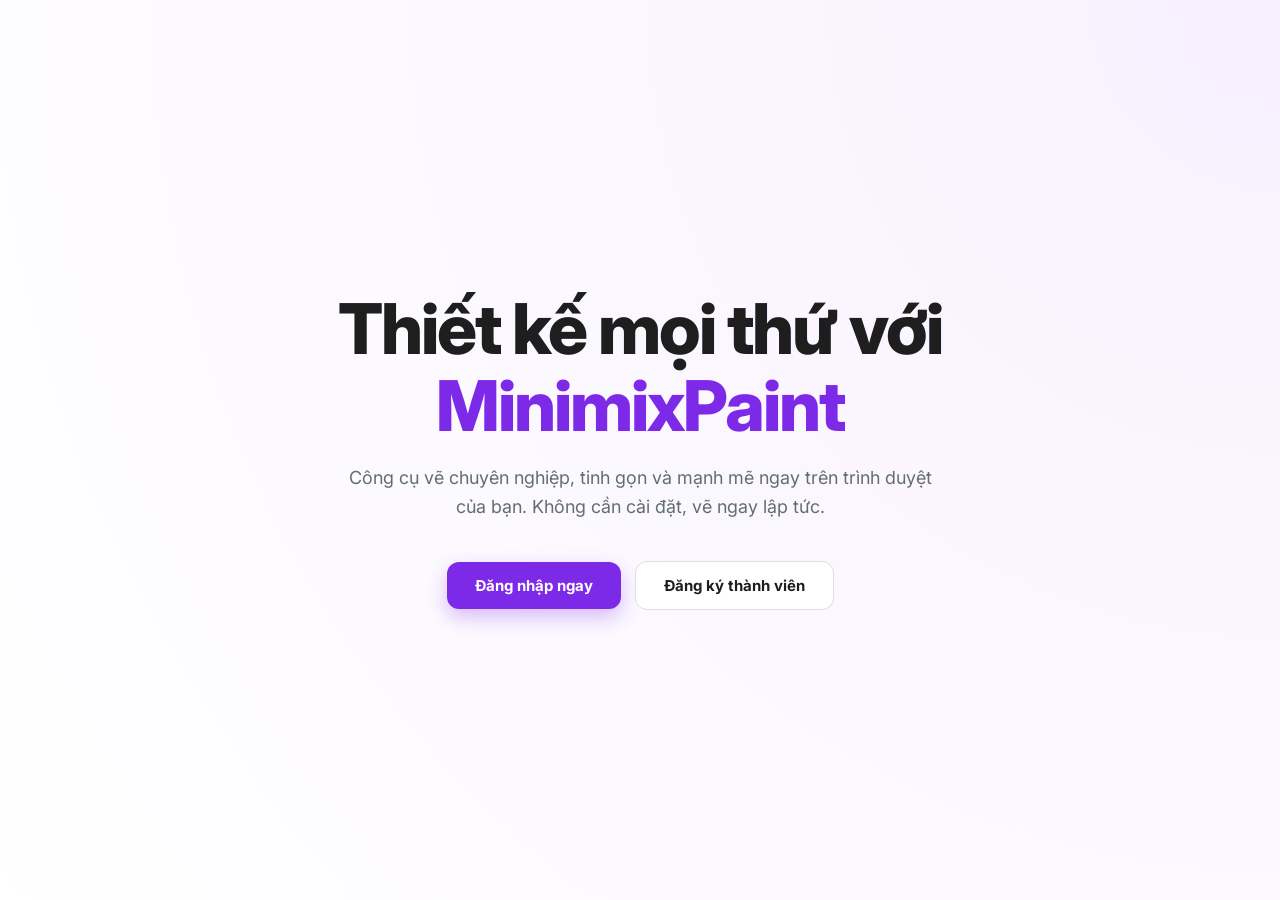
==== index.html @ c5d62e28 "chatbot" ====
<!DOCTYPE html>
<html lang="vi">
<head>
    <meta charset="UTF-8">
    <title>MinimixPaint - Thiết kế mọi thứ</title>
    <link rel="stylesheet" href="style.css">
</head>
<body class="hero-container">
    <h1 class="hero-title">Thiết kế mọi thứ với <br><span>MinimixPaint</span></h1>
    <p class="hero-subtitle">Công cụ vẽ chuyên nghiệp, tinh gọn và mạnh mẽ ngay trên trình duyệt của bạn. Không cần cài đặt, vẽ ngay lập tức.</p>
    
    <div id="cta-group">
        <!-- JS sẽ render nội dung vào đây -->
    </div>

    <script src="app.js"></script>
    <script>
        // JS render lại nút để đẹp hơn
        const user = localStorage.getItem('currentUser');
        const cta = document.getElementById('cta-group');
        if(user) {
            cta.innerHTML = `
                <div class="auth-info">
                    <p style="margin-bottom:15px; font-weight:600;">Chào mừng trở lại, <b>${user}</b>!</p>
                    <a href="paint.html" class="btn btn-primary">Vào bảng vẽ</a>
                    <a href="gallery.html" class="btn btn-outline" style="margin-left:10px;">Thư viện</a>
                    <button onclick="Auth.logout()" class="btn btn-outline" style="margin-left:10px; color:red;">Đăng xuất</button>
                </div>`;
        } else {
            cta.innerHTML = `
                <div>
                    <a href="login.html" class="btn btn-primary">Đăng nhập ngay</a>
                    <a href="register.html" class="btn btn-outline" style="margin-left:10px;">Đăng ký thành viên</a>
                </div>`;
        }
    </script>
</body>
</html>
---- style.css ----
@import url('https://fonts.googleapis.com/css2?family=Inter:wght@400;600;800&display=swap');

:root {
    --primary: #7d2ae8;
    --primary-dark: #6610f2;
    --dark: #18191b;
    --light-bg: #f4f5f7;
    --canvas-shadow: 0 20px 50px rgba(0,0,0,0.15);
}

* { box-sizing: border-box; margin: 0; padding: 0; font-family: 'Inter', sans-serif; }

body { background: var(--light-bg); color: #1e1e1e; height: 100vh; }

/* --- HOME PAGE (index.html) --- */
.hero-container {
    height: 100vh; display: flex; flex-direction: column;
    justify-content: center; align-items: center; text-align: center;
    background: radial-gradient(circle at top right, #f8f0ff, #ffffff);
}

.hero-title { font-size: 70px; font-weight: 800; letter-spacing: -2px; line-height: 1.1; margin-bottom: 20px; }
.hero-title span { color: var(--primary); }
.hero-subtitle { font-size: 18px; color: #636e72; max-width: 600px; margin-bottom: 40px; line-height: 1.6; }

/* Nhóm nút bấm trang chủ */
#cta-group { display: flex; flex-direction: column; align-items: center; gap: 20px; }
.auth-info { background: white; padding: 20px; border-radius: 20px; box-shadow: 0 10px 30px rgba(0,0,0,0.05); }

/* --- NÚT BẤM CHUNG --- */
.btn { 
    padding: 14px 28px; border-radius: 12px; border: none; font-weight: 700; 
    cursor: pointer; transition: 0.3s; text-decoration: none; display: inline-flex; 
    align-items: center; gap: 8px; font-size: 15px;
}
.btn-primary { background: var(--primary); color: white; box-shadow: 0 8px 20px rgba(125,42,232,0.3); }
.btn-primary:hover { transform: translateY(-3px); background: var(--primary-dark); }
.btn-outline { background: white; color: #1e1e1e; border: 1px solid #ddd; }
.btn-outline:hover { border-color: var(--primary); color: var(--primary); }

/* --- STUDIO (paint.html) --- */
.topbar { 
    height: 64px; background: white; border-bottom: 1px solid #ddd; 
    display: flex; align-items: center; justify-content: space-between; padding: 0 20px;
}

.studio-main { display: flex; height: calc(100vh - 64px); }

/* Thanh công cụ dọc bên trái */
.sidebar { width: 80px; background: var(--dark); display: flex; flex-direction: column; padding-top: 10px; }
.tool-btn { 
    width: 100%; height: 75px; background: transparent; border: none; 
    color: #a9abb0; cursor: pointer; display: flex; flex-direction: column; 
    align-items: center; justify-content: center; gap: 6px; font-size: 11px; transition: 0.2s;
}
.tool-btn i { font-size: 20px; }
.tool-btn.active { color: white; background: rgba(255,255,255,0.1); border-left: 4px solid var(--primary); }
.tool-btn:hover { color: white; }

/* Vùng vẽ chính giữa */
.workspace { 
    flex: 1; display: flex; align-items: center; justify-content: center; 
    background: #e2e4e9; overflow: auto; padding: 40px;
}
.canvas-wrap { 
    background: white; border-radius: 4px; box-shadow: var(--canvas-shadow); line-height: 0;
}
canvas { cursor: crosshair; }

/* Điều khiển thông số trên Topbar */
.tool-settings { 
    display: flex; gap: 20px; align-items: center; background: #f1f2f6; 
    padding: 8px 20px; border-radius: 50px; 
}
input[type="color"] { border: none; width: 30px; height: 30px; background: none; cursor: pointer; }
input[type="range"] { accent-color: var(--primary); cursor: pointer; }

/* Import font chữ hiện đại */
@import url('https://fonts.googleapis.com/css2?family=Inter:wght@400;600;800&display=swap');

:root {
    --primary: #7d2ae8;
    --primary-hover: #6610f2;
    --bg-gradient: radial-gradient(circle at top right, #f8f0ff, #ffffff);
    --white: #ffffff;
    --text-dark: #1e1e1e;
    --text-gray: #636e72;
}

* { box-sizing: border-box; margin: 0; padding: 0; font-family: 'Inter', sans-serif; }

/* 1. GIAO DIỆN CHUNG CHO TRANG ĐĂNG NHẬP & ĐĂNG KÝ */
.auth-page {
    height: 100vh;
    display: flex;
    justify-content: center;
    align-items: center;
    background: var(--bg-gradient);
    padding: 20px;
}

.auth-card {
    background: var(--white);
    padding: 45px 40px;
    border-radius: 32px;
    box-shadow: 0 20px 60px rgba(0, 0, 0, 0.08);
    width: 100%;
    max-width: 420px;
    text-align: center;
    border: 1px solid rgba(0,0,0,0.02);
}

.auth-card h2 {
    font-size: 30px;
    font-weight: 800;
    margin-bottom: 10px;
    color: var(--text-dark);
}

.auth-card p.subtitle {
    font-size: 14px;
    color: var(--text-gray);
    margin-bottom: 30px;
}

/* Group nhập liệu */
.input-group {
    text-align: left;
    margin-bottom: 20px;
}

.input-group label {
    display: block;
    font-size: 12px;
    font-weight: 800;
    color: #555;
    margin-bottom: 8px;
    text-transform: uppercase;
}

.input-group input {
    width: 100%;
    padding: 15px 18px;
    border: 2px solid #f1f1f1;
    border-radius: 16px;
    background: #fafafa;
    font-size: 16px;
    outline: none;
    transition: 0.3s;
}

.input-group input:focus {
    border-color: var(--primary);
    background: white;
    box-shadow: 0 0 0 4px rgba(125, 42, 232, 0.1);
}

/* Nút bấm nổi Pro */
.btn-pro {
    width: 100%;
    padding: 16px;
    background: var(--primary);
    color: white;
    border: none;
    border-radius: 16px;
    font-size: 16px;
    font-weight: 700;
    cursor: pointer;
    box-shadow: 0 10px 25px rgba(125, 42, 232, 0.3);
    transition: all 0.3s cubic-bezier(0.175, 0.885, 0.32, 1.275);
    display: flex;
    justify-content: center;
    align-items: center;
    gap: 8px;
}

.btn-pro:hover {
    background: var(--primary-hover);
    transform: translateY(-3px);
    box-shadow: 0 15px 30px rgba(125, 42, 232, 0.4);
}

/* Liên kết ở chân trang */
.auth-footer {
    margin-top: 25px;
    font-size: 14px;
    color: var(--text-gray);
}

.auth-footer a {
    color: var(--primary);
    font-weight: 700;
    text-decoration: none;
}

.auth-footer a:hover { text-decoration: underline; }
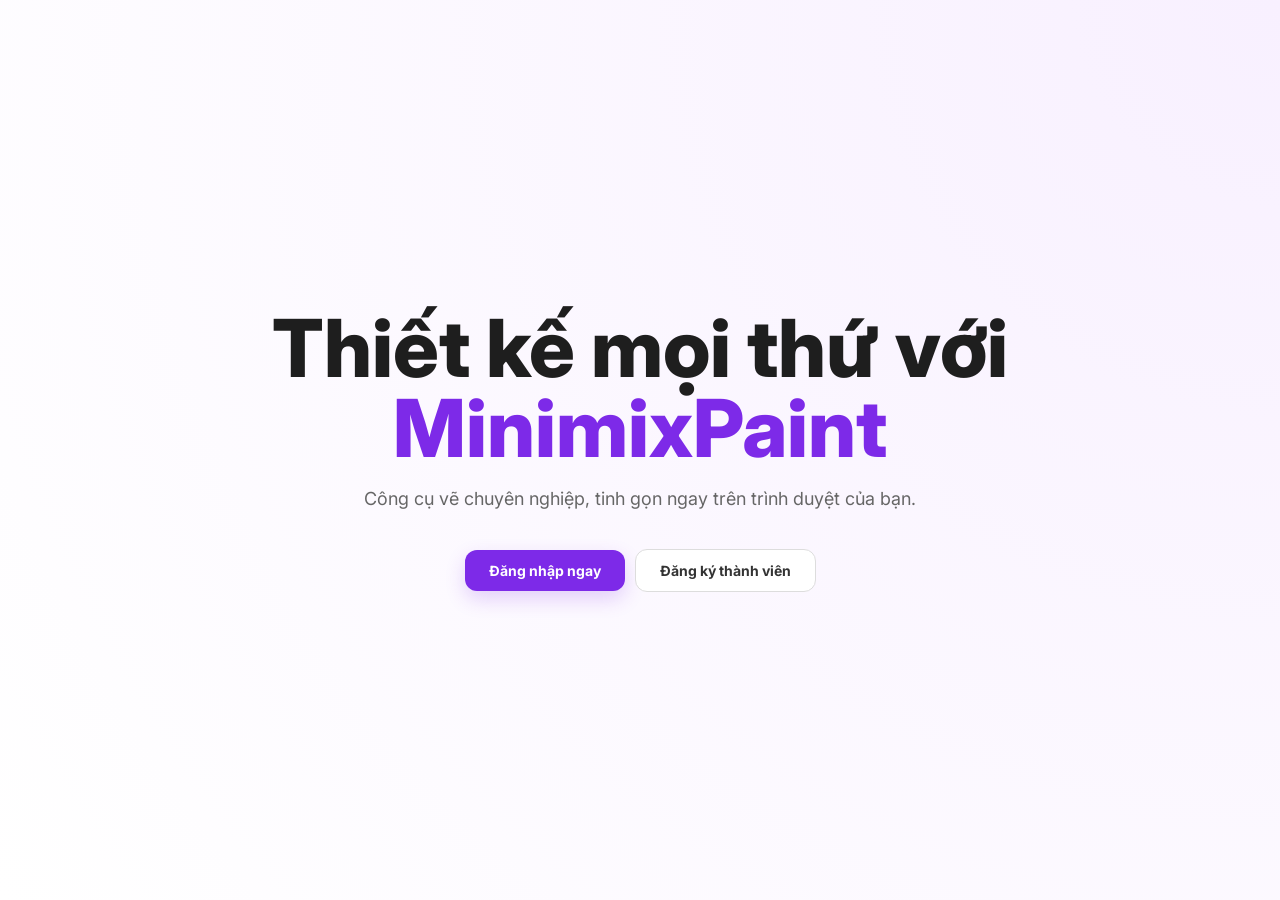
==== commit 5abc6f74: "paint" ====
--- a/index.html
+++ b/index.html
@@ -1,37 +1,25 @@
 <!DOCTYPE html>
 <html lang="vi">
 <head>
-    <meta charset="UTF-8">
-    <title>MinimixPaint - Thiết kế mọi thứ</title>
-    <link rel="stylesheet" href="style.css">
+    <meta charset="UTF-8"><title>MinimixPaint - Trang chủ</title><link rel="stylesheet" href="style.css">
 </head>
 <body class="hero-container">
-    <h1 class="hero-title">Thiết kế mọi thứ với <br><span>MinimixPaint</span></h1>
-    <p class="hero-subtitle">Công cụ vẽ chuyên nghiệp, tinh gọn và mạnh mẽ ngay trên trình duyệt của bạn. Không cần cài đặt, vẽ ngay lập tức.</p>
-    
-    <div id="cta-group">
-        <!-- JS sẽ render nội dung vào đây -->
-    </div>
-
+    <h1 class="hero-title" style="font-size:80px; font-weight:800; line-height:1">Thiết kế mọi thứ với <br><span style="color:var(--primary)">MinimixPaint</span></h1>
+    <p style="margin: 20px 0 40px; color:#666; font-size:18px">Công cụ vẽ chuyên nghiệp, tinh gọn ngay trên trình duyệt của bạn.</p>
+    <div id="cta-group"></div>
     <script src="app.js"></script>
     <script>
-        // JS render lại nút để đẹp hơn
         const user = localStorage.getItem('currentUser');
         const cta = document.getElementById('cta-group');
         if(user) {
-            cta.innerHTML = `
-                <div class="auth-info">
-                    <p style="margin-bottom:15px; font-weight:600;">Chào mừng trở lại, <b>${user}</b>!</p>
-                    <a href="paint.html" class="btn btn-primary">Vào bảng vẽ</a>
-                    <a href="gallery.html" class="btn btn-outline" style="margin-left:10px;">Thư viện</a>
-                    <button onclick="Auth.logout()" class="btn btn-outline" style="margin-left:10px; color:red;">Đăng xuất</button>
-                </div>`;
+            cta.innerHTML = `<div class="auth-card">
+                <p style="margin-bottom:20px; font-weight:600">Chào mừng trở lại, ${user}!</p>
+                <a href="paint.html" class="btn-pro btn-primary">Vào bảng vẽ</a>
+                <a href="gallery.html" class="btn-pro btn-outline" style="margin-left:10px">Thư viện</a>
+                <button onclick="Auth.logout()" class="btn-pro btn-outline" style="margin-left:10px; color:red; border-color:red">Đăng xuất</button>
+            </div>`;
         } else {
-            cta.innerHTML = `
-                <div>
-                    <a href="login.html" class="btn btn-primary">Đăng nhập ngay</a>
-                    <a href="register.html" class="btn btn-outline" style="margin-left:10px;">Đăng ký thành viên</a>
-                </div>`;
+            cta.innerHTML = `<a href="login.html" class="btn-pro btn-primary">Đăng nhập ngay</a><a href="register.html" class="btn-pro btn-outline" style="margin-left:10px">Đăng ký thành viên</a>`;
         }
     </script>
 </body>
--- a/style.css
+++ b/style.css
@@ -1,196 +1,64 @@
-@import url('https://fonts.googleapis.com/css2?family=Inter:wght@400;600;800&display=swap');
+@import url('https://fonts.googleapis.com/css2?family=Inter:wght@400;600;700;800&display=swap');
+:root {
+    --primary: #7d2ae8; --primary-hover: #6610f2; --success: #27ae60;
+    --dark: #18191b; --bg-gray: #f4f5f7; --white: #ffffff; --border: #e1e4e8;
+}
+* { box-sizing: border-box; margin: 0; padding: 0; font-family: 'Inter', sans-serif; }
+body { background: var(--bg-gray); color: #1e1e1e; height: 100vh; width: 100vw; overflow: hidden; }
 
-:root {
-    --primary: #7d2ae8;
-    --primary-dark: #6610f2;
-    --dark: #18191b;
-    --light-bg: #f4f5f7;
-    --canvas-shadow: 0 20px 50px rgba(0,0,0,0.15);
-}
-
-* { box-sizing: border-box; margin: 0; padding: 0; font-family: 'Inter', sans-serif; }
-
-body { background: var(--light-bg); color: #1e1e1e; height: 100vh; }
-
-/* --- HOME PAGE (index.html) --- */
-.hero-container {
-    height: 100vh; display: flex; flex-direction: column;
+/* --- LOGIN / REGISTER / INDEX --- */
+.auth-page, .hero-container {
+    height: 100vh; width: 100%; display: flex; flex-direction: column;
     justify-content: center; align-items: center; text-align: center;
     background: radial-gradient(circle at top right, #f8f0ff, #ffffff);
 }
+.auth-card {
+    background: white; padding: 40px; border-radius: 30px;
+    box-shadow: 0 20px 60px rgba(0,0,0,0.1); width: 100%; max-width: 420px;
+}
+.input-group { text-align: left; margin-bottom: 15px; width: 100%; }
+.input-group label { display: block; font-size: 13px; font-weight: 700; margin-bottom: 8px; color: #555; }
+input[type="text"], input[type="password"] {
+    width: 100%; padding: 14px; border-radius: 12px; border: 2px solid #eee; outline: none; font-size: 15px;
+}
+input:focus { border-color: var(--primary); }
 
-.hero-title { font-size: 70px; font-weight: 800; letter-spacing: -2px; line-height: 1.1; margin-bottom: 20px; }
-.hero-title span { color: var(--primary); }
-.hero-subtitle { font-size: 18px; color: #636e72; max-width: 600px; margin-bottom: 40px; line-height: 1.6; }
-
-/* Nhóm nút bấm trang chủ */
-#cta-group { display: flex; flex-direction: column; align-items: center; gap: 20px; }
-.auth-info { background: white; padding: 20px; border-radius: 20px; box-shadow: 0 10px 30px rgba(0,0,0,0.05); }
-
-/* --- NÚT BẤM CHUNG --- */
-.btn { 
-    padding: 14px 28px; border-radius: 12px; border: none; font-weight: 700; 
-    cursor: pointer; transition: 0.3s; text-decoration: none; display: inline-flex; 
-    align-items: center; gap: 8px; font-size: 15px;
+/* --- NÚT BẤM PRO --- */
+.btn-pro {
+    display: inline-flex; align-items: center; justify-content: center;
+    padding: 12px 24px; border-radius: 12px; border: none; font-weight: 700;
+    cursor: pointer; transition: 0.3s; font-size: 14px; text-decoration: none;
 }
-.btn-primary { background: var(--primary); color: white; box-shadow: 0 8px 20px rgba(125,42,232,0.3); }
-.btn-primary:hover { transform: translateY(-3px); background: var(--primary-dark); }
-.btn-outline { background: white; color: #1e1e1e; border: 1px solid #ddd; }
+.btn-primary { background: var(--primary); color: white; box-shadow: 0 8px 20px rgba(125,42,232,0.2); }
+.btn-primary:hover { transform: translateY(-2px); background: var(--primary-hover); }
+.btn-outline { background: white; border: 1px solid #ddd; color: #333; }
 .btn-outline:hover { border-color: var(--primary); color: var(--primary); }
 
-/* --- STUDIO (paint.html) --- */
-.topbar { 
-    height: 64px; background: white; border-bottom: 1px solid #ddd; 
-    display: flex; align-items: center; justify-content: space-between; padding: 0 20px;
+/* --- STUDIO LAYOUT --- */
+.topbar {
+    height: 64px; background: white; border-bottom: 1px solid var(--border);
+    display: flex; align-items: center; justify-content: space-between; padding: 0 20px; z-index: 100;
 }
+.app-body { display: flex; height: calc(100vh - 64px); }
+.sidebar { width: 260px; background: var(--dark); color: white; display: flex; flex-direction: column; padding: 20px; overflow-y: auto; }
+.tool-section h4 { font-size: 11px; color: #666; text-transform: uppercase; margin-bottom: 12px; letter-spacing: 1px; }
+.tool-grid { display: grid; grid-template-columns: 1fr 1fr; gap: 10px; margin-bottom: 25px; }
+.tool-btn {
+    background: #2c2c2e; border: none; color: #a9abb0; padding: 12px 5px;
+    border-radius: 12px; cursor: pointer; display: flex; flex-direction: column; align-items: center; gap: 6px; font-size: 10px; transition: 0.2s;
+}
+.tool-btn.active { color: white; background: var(--primary); }
 
-.studio-main { display: flex; height: calc(100vh - 64px); }
+/* --- WORKSPACE & CANVAS --- */
+.workspace { flex: 1; display: flex; align-items: center; justify-content: center; overflow: auto; padding: 40px; position: relative; background: #e9eaed; }
+.canvas-holder { position: relative; background: white; box-shadow: 0 30px 70px rgba(0,0,0,0.2); border-radius: 4px; line-height: 0; }
+#mainCanvas { position: absolute; top: 0; left: 0; z-index: 1; }
+#tempCanvas { position: relative; z-index: 2; cursor: crosshair; }
 
-/* Thanh công cụ dọc bên trái */
-.sidebar { width: 80px; background: var(--dark); display: flex; flex-direction: column; padding-top: 10px; }
-.tool-btn { 
-    width: 100%; height: 75px; background: transparent; border: none; 
-    color: #a9abb0; cursor: pointer; display: flex; flex-direction: column; 
-    align-items: center; justify-content: center; gap: 6px; font-size: 11px; transition: 0.2s;
+/* --- TEXT UI PRO --- */
+.text-floating-bar {
+    position: absolute; display: none; background: white; padding: 10px 15px; border-radius: 12px;
+    box-shadow: 0 10px 30px rgba(0,0,0,0.2); z-index: 2000; align-items: center; gap: 10px; border: 1px solid #ddd;
 }
-.tool-btn i { font-size: 20px; }
-.tool-btn.active { color: white; background: rgba(255,255,255,0.1); border-left: 4px solid var(--primary); }
-.tool-btn:hover { color: white; }
-
-/* Vùng vẽ chính giữa */
-.workspace { 
-    flex: 1; display: flex; align-items: center; justify-content: center; 
-    background: #e2e4e9; overflow: auto; padding: 40px;
-}
-.canvas-wrap { 
-    background: white; border-radius: 4px; box-shadow: var(--canvas-shadow); line-height: 0;
-}
-canvas { cursor: crosshair; }
-
-/* Điều khiển thông số trên Topbar */
-.tool-settings { 
-    display: flex; gap: 20px; align-items: center; background: #f1f2f6; 
-    padding: 8px 20px; border-radius: 50px; 
-}
-input[type="color"] { border: none; width: 30px; height: 30px; background: none; cursor: pointer; }
-input[type="range"] { accent-color: var(--primary); cursor: pointer; }
-
-/* Import font chữ hiện đại */
-@import url('https://fonts.googleapis.com/css2?family=Inter:wght@400;600;800&display=swap');
-
-:root {
-    --primary: #7d2ae8;
-    --primary-hover: #6610f2;
-    --bg-gradient: radial-gradient(circle at top right, #f8f0ff, #ffffff);
-    --white: #ffffff;
-    --text-dark: #1e1e1e;
-    --text-gray: #636e72;
-}
-
-* { box-sizing: border-box; margin: 0; padding: 0; font-family: 'Inter', sans-serif; }
-
-/* 1. GIAO DIỆN CHUNG CHO TRANG ĐĂNG NHẬP & ĐĂNG KÝ */
-.auth-page {
-    height: 100vh;
-    display: flex;
-    justify-content: center;
-    align-items: center;
-    background: var(--bg-gradient);
-    padding: 20px;
-}
-
-.auth-card {
-    background: var(--white);
-    padding: 45px 40px;
-    border-radius: 32px;
-    box-shadow: 0 20px 60px rgba(0, 0, 0, 0.08);
-    width: 100%;
-    max-width: 420px;
-    text-align: center;
-    border: 1px solid rgba(0,0,0,0.02);
-}
-
-.auth-card h2 {
-    font-size: 30px;
-    font-weight: 800;
-    margin-bottom: 10px;
-    color: var(--text-dark);
-}
-
-.auth-card p.subtitle {
-    font-size: 14px;
-    color: var(--text-gray);
-    margin-bottom: 30px;
-}
-
-/* Group nhập liệu */
-.input-group {
-    text-align: left;
-    margin-bottom: 20px;
-}
-
-.input-group label {
-    display: block;
-    font-size: 12px;
-    font-weight: 800;
-    color: #555;
-    margin-bottom: 8px;
-    text-transform: uppercase;
-}
-
-.input-group input {
-    width: 100%;
-    padding: 15px 18px;
-    border: 2px solid #f1f1f1;
-    border-radius: 16px;
-    background: #fafafa;
-    font-size: 16px;
-    outline: none;
-    transition: 0.3s;
-}
-
-.input-group input:focus {
-    border-color: var(--primary);
-    background: white;
-    box-shadow: 0 0 0 4px rgba(125, 42, 232, 0.1);
-}
-
-/* Nút bấm nổi Pro */
-.btn-pro {
-    width: 100%;
-    padding: 16px;
-    background: var(--primary);
-    color: white;
-    border: none;
-    border-radius: 16px;
-    font-size: 16px;
-    font-weight: 700;
-    cursor: pointer;
-    box-shadow: 0 10px 25px rgba(125, 42, 232, 0.3);
-    transition: all 0.3s cubic-bezier(0.175, 0.885, 0.32, 1.275);
-    display: flex;
-    justify-content: center;
-    align-items: center;
-    gap: 8px;
-}
-
-.btn-pro:hover {
-    background: var(--primary-hover);
-    transform: translateY(-3px);
-    box-shadow: 0 15px 30px rgba(125, 42, 232, 0.4);
-}
-
-/* Liên kết ở chân trang */
-.auth-footer {
-    margin-top: 25px;
-    font-size: 14px;
-    color: var(--text-gray);
-}
-
-.auth-footer a {
-    color: var(--primary);
-    font-weight: 700;
-    text-decoration: none;
-}
-
-.auth-footer a:hover { text-decoration: underline; }+.text-floating-bar input[type="number"] { width: 60px; padding: 6px; border-radius: 6px; border: 1px solid #ddd; }
+#textInput { position: absolute; display: none; z-index: 1000; border: 1px dashed var(--primary); background: transparent; outline: none; padding: 5px; }
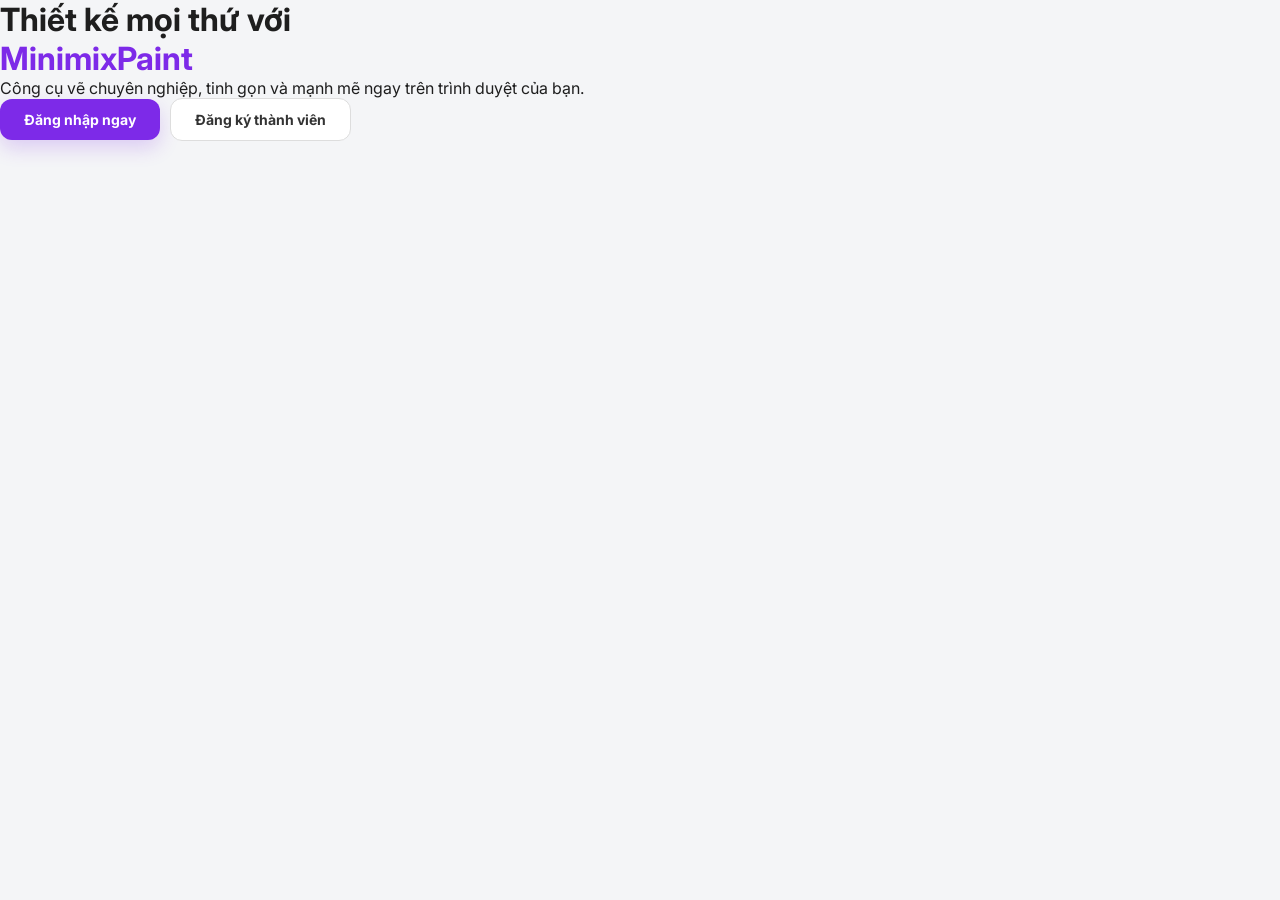
==== commit 565477bd: "chinh sua" ====
--- a/index.html
+++ b/index.html
@@ -1,11 +1,11 @@
 <!DOCTYPE html>
 <html lang="vi">
 <head>
-    <meta charset="UTF-8"><title>MinimixPaint - Trang chủ</title><link rel="stylesheet" href="style.css">
+    <meta charset="UTF-8"><title>MinimixPaint - Chào mừng</title><link rel="stylesheet" href="style.css">
 </head>
 <body class="hero-container">
-    <h1 class="hero-title" style="font-size:80px; font-weight:800; line-height:1">Thiết kế mọi thứ với <br><span style="color:var(--primary)">MinimixPaint</span></h1>
-    <p style="margin: 20px 0 40px; color:#666; font-size:18px">Công cụ vẽ chuyên nghiệp, tinh gọn ngay trên trình duyệt của bạn.</p>
+    <h1 class="hero-title">Thiết kế mọi thứ với <br><span style="color:var(--primary)">MinimixPaint</span></h1>
+    <p class="hero-subtitle">Công cụ vẽ chuyên nghiệp, tinh gọn và mạnh mẽ ngay trên trình duyệt của bạn.</p>
     <div id="cta-group"></div>
     <script src="app.js"></script>
     <script>
--- a/style.css
+++ b/style.css
@@ -1,27 +1,35 @@
 @import url('https://fonts.googleapis.com/css2?family=Inter:wght@400;600;700;800&display=swap');
+
 :root {
-    --primary: #7d2ae8; --primary-hover: #6610f2; --success: #27ae60;
-    --dark: #18191b; --bg-gray: #f4f5f7; --white: #ffffff; --border: #e1e4e8;
+    --primary: #7d2ae8;
+    --primary-hover: #6610f2;
+    --success: #27ae60;
+    --dark: #18191b;
+    --bg-gray: #f4f5f7;
+    --border: #e1e4e8;
 }
+
 * { box-sizing: border-box; margin: 0; padding: 0; font-family: 'Inter', sans-serif; }
-body { background: var(--bg-gray); color: #1e1e1e; height: 100vh; width: 100vw; overflow: hidden; }
+body { background: var(--bg-gray); color: #1e1e1e; min-height: 100vh; }
 
-/* --- LOGIN / REGISTER / INDEX --- */
-.auth-page, .hero-container {
+/* --- GIAO DIỆN CHUNG (Landing, Login, Register) --- */
+.full-page, .auth-page {
     height: 100vh; width: 100%; display: flex; flex-direction: column;
     justify-content: center; align-items: center; text-align: center;
     background: radial-gradient(circle at top right, #f8f0ff, #ffffff);
 }
+
 .auth-card {
     background: white; padding: 40px; border-radius: 30px;
-    box-shadow: 0 20px 60px rgba(0,0,0,0.1); width: 100%; max-width: 420px;
+    box-shadow: 0 20px 60px rgba(0, 0, 0, 0.1); width: 100%; max-width: 420px;
 }
-.input-group { text-align: left; margin-bottom: 15px; width: 100%; }
-.input-group label { display: block; font-size: 13px; font-weight: 700; margin-bottom: 8px; color: #555; }
-input[type="text"], input[type="password"] {
-    width: 100%; padding: 14px; border-radius: 12px; border: 2px solid #eee; outline: none; font-size: 15px;
+
+.input-group { text-align: left; margin-bottom: 20px; width: 100%; }
+.input-group label { display: block; font-size: 13px; font-weight: 700; margin-bottom: 8px; color: #444; }
+
+input[type="text"], input[type="password"], .auth-card input {
+    width: 100%; padding: 14px; border-radius: 12px; border: 2px solid #eee; outline: none; transition: 0.3s;
 }
-input:focus { border-color: var(--primary); }
 
 /* --- NÚT BẤM PRO --- */
 .btn-pro {
@@ -29,36 +37,38 @@
     padding: 12px 24px; border-radius: 12px; border: none; font-weight: 700;
     cursor: pointer; transition: 0.3s; font-size: 14px; text-decoration: none;
 }
-.btn-primary { background: var(--primary); color: white; box-shadow: 0 8px 20px rgba(125,42,232,0.2); }
+.btn-primary { background: var(--primary); color: white; box-shadow: 0 8px 20px rgba(125, 42, 232, 0.2); }
 .btn-primary:hover { transform: translateY(-2px); background: var(--primary-hover); }
 .btn-outline { background: white; border: 1px solid #ddd; color: #333; }
-.btn-outline:hover { border-color: var(--primary); color: var(--primary); }
 
-/* --- STUDIO LAYOUT --- */
+/* --- STUDIO PAINT LAYOUT --- */
 .topbar {
     height: 64px; background: white; border-bottom: 1px solid var(--border);
     display: flex; align-items: center; justify-content: space-between; padding: 0 20px; z-index: 100;
 }
+
+.config-panel { display: flex; align-items: center; gap: 15px; background: #f1f2f6; padding: 8px 20px; border-radius: 40px; }
 .app-body { display: flex; height: calc(100vh - 64px); }
 .sidebar { width: 260px; background: var(--dark); color: white; display: flex; flex-direction: column; padding: 20px; overflow-y: auto; }
-.tool-section h4 { font-size: 11px; color: #666; text-transform: uppercase; margin-bottom: 12px; letter-spacing: 1px; }
-.tool-grid { display: grid; grid-template-columns: 1fr 1fr; gap: 10px; margin-bottom: 25px; }
+
+.tool-grid { display: grid; grid-template-columns: 1fr 1fr; gap: 10px; margin-bottom: 20px; }
 .tool-btn {
-    background: #2c2c2e; border: none; color: #a9abb0; padding: 12px 5px;
-    border-radius: 12px; cursor: pointer; display: flex; flex-direction: column; align-items: center; gap: 6px; font-size: 10px; transition: 0.2s;
+    background: #2c2c2e; border: none; color: #a9abb0; padding: 12px;
+    border-radius: 12px; cursor: pointer; display: flex; flex-direction: column; align-items: center; gap: 8px; font-size: 10px;
 }
 .tool-btn.active { color: white; background: var(--primary); }
 
-/* --- WORKSPACE & CANVAS --- */
-.workspace { flex: 1; display: flex; align-items: center; justify-content: center; overflow: auto; padding: 40px; position: relative; background: #e9eaed; }
-.canvas-holder { position: relative; background: white; box-shadow: 0 30px 70px rgba(0,0,0,0.2); border-radius: 4px; line-height: 0; }
+.workspace { flex: 1; display: flex; align-items: center; justify-content: center; background: #e9eaed; position: relative; overflow: auto; }
+.canvas-holder { position: relative; background: white; box-shadow: 0 20px 60px rgba(0,0,0,0.2); line-height: 0; }
 #mainCanvas { position: absolute; top: 0; left: 0; z-index: 1; }
 #tempCanvas { position: relative; z-index: 2; cursor: crosshair; }
 
-/* --- TEXT UI PRO --- */
+/* --- THANH CHỮ NỔI (TEXT TOOLBAR) --- */
 .text-floating-bar {
-    position: absolute; display: none; background: white; padding: 10px 15px; border-radius: 12px;
-    box-shadow: 0 10px 30px rgba(0,0,0,0.2); z-index: 2000; align-items: center; gap: 10px; border: 1px solid #ddd;
+    position: absolute; display: none; background: white; padding: 10px 15px;
+    border-radius: 12px; box-shadow: 0 10px 30px rgba(0,0,0,0.2); z-index: 2000;
+    align-items: center; gap: 12px; border: 1px solid #ddd;
 }
 .text-floating-bar input[type="number"] { width: 60px; padding: 6px; border-radius: 6px; border: 1px solid #ddd; }
+.text-floating-bar input[type="color"] { border: none; width: 30px; height: 30px; cursor: pointer; background: none; }
 #textInput { position: absolute; display: none; z-index: 1000; border: 1px dashed var(--primary); background: transparent; outline: none; padding: 5px; }
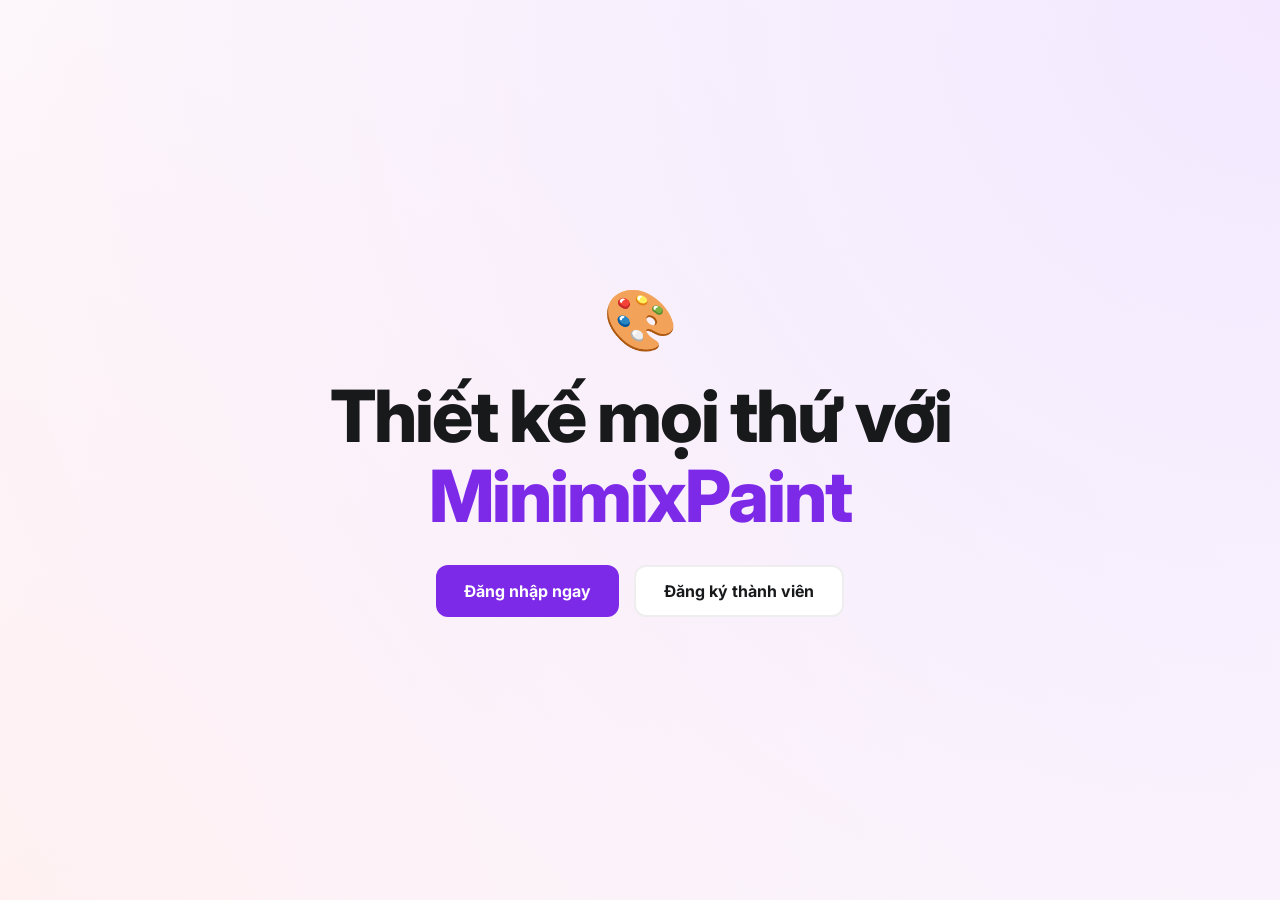
==== commit a3bb57d7: "css" ====
--- a/index.html
+++ b/index.html
@@ -1,25 +1,40 @@
 <!DOCTYPE html>
 <html lang="vi">
 <head>
-    <meta charset="UTF-8"><title>MinimixPaint - Chào mừng</title><link rel="stylesheet" href="style.css">
+    <meta charset="UTF-8">
+    <title>MinimixPaint - Chào mừng</title>
+    <link rel="stylesheet" href="style.css">
 </head>
-<body class="hero-container">
-    <h1 class="hero-title">Thiết kế mọi thứ với <br><span style="color:var(--primary)">MinimixPaint</span></h1>
-    <p class="hero-subtitle">Công cụ vẽ chuyên nghiệp, tinh gọn và mạnh mẽ ngay trên trình duyệt của bạn.</p>
-    <div id="cta-group"></div>
+<body class="hero-page">
+    <div style="font-size: 60px; margin-bottom: 20px;">🎨</div>
+    <h1 class="hero-title">Thiết kế mọi thứ với <br><span>MinimixPaint</span></h1>
+    
+    <div id="cta-group">
+        <!-- JS sẽ tự động đổ nút vào đây -->
+    </div>
+
     <script src="app.js"></script>
     <script>
+        // Logic hiển thị nút dựa trên trạng thái đăng nhập
         const user = localStorage.getItem('currentUser');
         const cta = document.getElementById('cta-group');
+        
         if(user) {
-            cta.innerHTML = `<div class="auth-card">
-                <p style="margin-bottom:20px; font-weight:600">Chào mừng trở lại, ${user}!</p>
-                <a href="paint.html" class="btn-pro btn-primary">Vào bảng vẽ</a>
-                <a href="gallery.html" class="btn-pro btn-outline" style="margin-left:10px">Thư viện</a>
-                <button onclick="Auth.logout()" class="btn-pro btn-outline" style="margin-left:10px; color:red; border-color:red">Đăng xuất</button>
-            </div>`;
+            cta.innerHTML = `
+                <p style="margin-bottom:25px; font-size: 18px;">Chào mừng họa sĩ, <b>${user}</b>!</p>
+                <div style="display:flex; gap:15px">
+                    <a href="paint.html" class="btn-pro btn-primary" style="width:auto">Vào bảng vẽ</a>
+                    <a href="gallery.html" class="btn-pro btn-outline">Thư viện</a>
+                    <button onclick="Auth.logout()" class="btn-pro btn-outline" style="color:#ff4757">Đăng xuất</button>
+                </div>
+            `;
         } else {
-            cta.innerHTML = `<a href="login.html" class="btn-pro btn-primary">Đăng nhập ngay</a><a href="register.html" class="btn-pro btn-outline" style="margin-left:10px">Đăng ký thành viên</a>`;
+            cta.innerHTML = `
+                <div style="display:flex; gap:15px">
+                    <a href="login.html" class="btn-pro btn-primary" style="width:auto">Đăng nhập ngay</a>
+                    <a href="register.html" class="btn-pro btn-outline">Đăng ký thành viên</a>
+                </div>
+            `;
         }
     </script>
 </body>
--- a/style.css
+++ b/style.css
@@ -3,72 +3,244 @@
 :root {
     --primary: #7d2ae8;
     --primary-hover: #6610f2;
+    --dark: #18191b;
+    --bg: #e9eaed;
+    --side-w: 260px;
     --success: #27ae60;
-    --dark: #18191b;
-    --bg-gray: #f4f5f7;
-    --border: #e1e4e8;
-}
-
-* { box-sizing: border-box; margin: 0; padding: 0; font-family: 'Inter', sans-serif; }
-body { background: var(--bg-gray); color: #1e1e1e; min-height: 100vh; }
-
-/* --- GIAO DIỆN CHUNG (Landing, Login, Register) --- */
-.full-page, .auth-page {
-    height: 100vh; width: 100%; display: flex; flex-direction: column;
-    justify-content: center; align-items: center; text-align: center;
-    background: radial-gradient(circle at top right, #f8f0ff, #ffffff);
-}
-
-.auth-card {
-    background: white; padding: 40px; border-radius: 30px;
-    box-shadow: 0 20px 60px rgba(0, 0, 0, 0.1); width: 100%; max-width: 420px;
-}
-
-.input-group { text-align: left; margin-bottom: 20px; width: 100%; }
-.input-group label { display: block; font-size: 13px; font-weight: 700; margin-bottom: 8px; color: #444; }
-
-input[type="text"], input[type="password"], .auth-card input {
-    width: 100%; padding: 14px; border-radius: 12px; border: 2px solid #eee; outline: none; transition: 0.3s;
-}
-
-/* --- NÚT BẤM PRO --- */
-.btn-pro {
-    display: inline-flex; align-items: center; justify-content: center;
-    padding: 12px 24px; border-radius: 12px; border: none; font-weight: 700;
-    cursor: pointer; transition: 0.3s; font-size: 14px; text-decoration: none;
-}
-.btn-primary { background: var(--primary); color: white; box-shadow: 0 8px 20px rgba(125, 42, 232, 0.2); }
-.btn-primary:hover { transform: translateY(-2px); background: var(--primary-hover); }
-.btn-outline { background: white; border: 1px solid #ddd; color: #333; }
-
-/* --- STUDIO PAINT LAYOUT --- */
-.topbar {
-    height: 64px; background: white; border-bottom: 1px solid var(--border);
-    display: flex; align-items: center; justify-content: space-between; padding: 0 20px; z-index: 100;
-}
-
-.config-panel { display: flex; align-items: center; gap: 15px; background: #f1f2f6; padding: 8px 20px; border-radius: 40px; }
-.app-body { display: flex; height: calc(100vh - 64px); }
-.sidebar { width: 260px; background: var(--dark); color: white; display: flex; flex-direction: column; padding: 20px; overflow-y: auto; }
-
-.tool-grid { display: grid; grid-template-columns: 1fr 1fr; gap: 10px; margin-bottom: 20px; }
-.tool-btn {
-    background: #2c2c2e; border: none; color: #a9abb0; padding: 12px;
-    border-radius: 12px; cursor: pointer; display: flex; flex-direction: column; align-items: center; gap: 8px; font-size: 10px;
-}
+}
+
+* { margin: 0; padding: 0; box-sizing: border-box; font-family: 'Inter', sans-serif; }
+
+body { height: 100vh; display: flex; flex-direction: column; background: var(--bg); overflow: hidden; }
+
+/* --- Topbar --- */
+.topbar { 
+    height: 64px; background: white; border-bottom: 1px solid #ddd; 
+    display: flex; align-items: center; justify-content: space-between; 
+    padding: 0 20px; z-index: 100; 
+}
+.logo { color: var(--primary); font-weight: 800; font-size: 20px; cursor: pointer; text-decoration: none; }
+.logo b { color: #333; }
+
+.config-panel { display: flex; align-items: center; gap: 15px; background: #f1f2f6; padding: 6px 15px; border-radius: 40px; }
+.config-item { display: flex; align-items: center; gap: 8px; font-size: 12px; font-weight: 600; }
+
+input[type="color"] { border: none; width: 25px; height: 25px; cursor: pointer; background: none; }
+input[type="range"] { cursor: pointer; accent-color: var(--primary); width: 70px; }
+
+.btn-icon-top { 
+    width: 34px; height: 34px; border-radius: 10px; border: 1px solid #ddd; 
+    background: white; cursor: pointer; display: flex; align-items: center; 
+    justify-content: center; transition: 0.2s; 
+}
+.btn-icon-top:hover { background: var(--primary); color: white; border-color: var(--primary); }
+
+/* --- Floating Text Toolbar --- */
+.text-floating-bar { 
+    position: absolute; display: none; background: white; padding: 8px 15px; 
+    border-radius: 12px; box-shadow: 0 10px 30px rgba(0,0,0,0.2); 
+    z-index: 2000; align-items: center; gap: 8px; border: 1px solid #ddd; 
+}
+.text-floating-bar select { padding: 5px; border-radius: 6px; border: 1px solid #ddd; font-size: 12px; }
+
+/* --- Layout --- */
+.app-body { display: flex; flex: 1; height: calc(100vh - 64px); }
+
+.sidebar { 
+    width: var(--side-w); background: var(--dark); color: white; 
+    display: flex; flex-direction: column; padding: 15px; overflow-y: auto; 
+}
+
+.tool-section h4 { font-size: 10px; color: #666; text-transform: uppercase; margin: 15px 0 8px; letter-spacing: 1px; }
+
+.tool-grid { display: grid; grid-template-columns: 1fr 1fr; gap: 8px; }
+
+.tool-btn { 
+    background: #2c2c2e; border: none; color: #a9abb0; padding: 10px 5px; 
+    border-radius: 12px; cursor: pointer; display: flex; flex-direction: column; 
+    align-items: center; gap: 5px; font-size: 10px; transition: 0.2s; 
+}
+.tool-btn i { font-size: 18px; }
 .tool-btn.active { color: white; background: var(--primary); }
-
-.workspace { flex: 1; display: flex; align-items: center; justify-content: center; background: #e9eaed; position: relative; overflow: auto; }
-.canvas-holder { position: relative; background: white; box-shadow: 0 20px 60px rgba(0,0,0,0.2); line-height: 0; }
+.tool-btn:hover:not(.active) { background: #3a3a3c; }
+
+/* --- Recent Colors --- */
+.recent-colors { display: flex; gap: 5px; margin-top: 5px; flex-wrap: wrap; }
+.color-swatch { width: 22px; height: 22px; border-radius: 50%; cursor: pointer; border: 1px solid #444; }
+
+/* --- Workspace --- */
+.workspace { flex: 1; display: flex; align-items: center; justify-content: center; overflow: auto; padding: 40px; position: relative; }
+
+.canvas-holder { position: relative; background: white; box-shadow: 0 20px 60px rgba(0,0,0,0.15); border-radius: 4px; line-height: 0; }
+
 #mainCanvas { position: absolute; top: 0; left: 0; z-index: 1; }
 #tempCanvas { position: relative; z-index: 2; cursor: crosshair; }
-
-/* --- THANH CHỮ NỔI (TEXT TOOLBAR) --- */
-.text-floating-bar {
-    position: absolute; display: none; background: white; padding: 10px 15px;
-    border-radius: 12px; box-shadow: 0 10px 30px rgba(0,0,0,0.2); z-index: 2000;
-    align-items: center; gap: 12px; border: 1px solid #ddd;
-}
-.text-floating-bar input[type="number"] { width: 60px; padding: 6px; border-radius: 6px; border: 1px solid #ddd; }
-.text-floating-bar input[type="color"] { border: none; width: 30px; height: 30px; cursor: pointer; background: none; }
-#textInput { position: absolute; display: none; z-index: 1000; border: 1px dashed var(--primary); background: transparent; outline: none; padding: 5px; }+#gridCanvas { position: absolute; top:0; left:0; z-index: 3; pointer-events: none; opacity: 0.3; display: none; }
+
+#textInput { 
+    position: absolute; display: none; z-index: 1000; 
+    border: 1px dashed var(--primary); background: transparent; 
+    outline: none; padding: 5px; font-size: 20px;
+}
+
+/* --- Buttons --- */
+.btn-main { background: var(--primary); color: white; border: none; padding: 10px 15px; border-radius: 8px; font-weight: 700; cursor: pointer; font-size: 13px; transition: 0.2s; }
+.btn-main:hover { background: var(--primary-hover); }
+
+.btn-filter { background: #444; color: white; font-size: 11px; padding: 8px; border-radius: 6px; border: none; cursor: pointer; transition: 0.2s; margin-bottom: 5px; width: 100%; }
+.btn-filter:hover { background: #555; }
+
+@import url('https://fonts.googleapis.com/css2?family=Inter:wght@400;600;700;800&display=swap');
+
+:root {
+    --primary: #7d2ae8;
+    --primary-hover: #6610f2;
+    --dark: #18191b;
+    --bg: #f8f9fd;
+    --text: #1e1e1e;
+}
+
+* { margin: 0; padding: 0; box-sizing: border-box; font-family: 'Inter', sans-serif; }
+
+body { background: var(--bg); color: var(--text); }
+
+@import url('https://fonts.googleapis.com/css2?family=Inter:wght@400;600;700;800&display=swap');
+
+:root {
+    --primary: #7d2ae8;
+    --primary-hover: #6610f2;
+    --dark: #18191b;
+    --bg: #f8f9fd;
+    --text: #1e1e1e;
+}
+
+* { margin: 0; padding: 0; box-sizing: border-box; font-family: 'Inter', sans-serif; }
+
+body { background: var(--bg); color: var(--text); }
+
+/* --- GIAO DIỆN TRANG CHỦ (INDEX) --- */
+.hero-page {
+    height: 100vh;
+    display: flex;
+    flex-direction: column;
+    align-items: center;
+    justify-content: center;
+    text-align: center;
+    background: radial-gradient(circle at top right, #f3e8ff, transparent), 
+                radial-gradient(circle at bottom left, #fff1f2, transparent);
+    background-color: white;
+}
+
+.hero-title {
+    font-size: clamp(40px, 8vw, 72px);
+    font-weight: 800;
+    letter-spacing: -2px;
+    line-height: 1.1;
+    margin-bottom: 30px;
+    color: var(--dark);
+}
+
+.hero-title span { color: var(--primary); }
+
+/* --- GIAO DIỆN ĐĂNG NHẬP / ĐĂNG KÝ (AUTH) --- */
+.auth-page {
+    height: 100vh;
+    display: flex;
+    align-items: center;
+    justify-content: center;
+    background: linear-gradient(135deg, #7d2ae8 0%, #6610f2 100%);
+}
+
+.auth-card {
+    background: white;
+    padding: 40px;
+    border-radius: 24px;
+    box-shadow: 0 20px 40px rgba(0,0,0,0.15);
+    width: 100%;
+    max-width: 420px;
+    text-align: center;
+}
+
+.auth-card h2 {
+    font-size: 28px;
+    font-weight: 800;
+    margin-bottom: 10px;
+    color: var(--dark);
+}
+
+.auth-card p { color: #666; margin-bottom: 25px; font-size: 14px; }
+
+.input-group { text-align: left; margin-bottom: 20px; }
+.input-group label {
+    display: block;
+    font-size: 13px;
+    font-weight: 700;
+    margin-bottom: 8px;
+    color: var(--dark);
+}
+
+.input-group input {
+    width: 100%;
+    padding: 14px 16px;
+    border: 2px solid #eee;
+    border-radius: 12px;
+    font-size: 15px;
+    outline: none;
+    transition: 0.3s;
+}
+
+.input-group input:focus {
+    border-color: var(--primary);
+    background: #fdfaff;
+}
+
+/* --- NÚT BẤM CHUNG (BUTTONS) --- */
+.btn-pro {
+    display: inline-flex;
+    align-items: center;
+    justify-content: center;
+    padding: 14px 28px;
+    border-radius: 12px;
+    font-weight: 700;
+    font-size: 16px;
+    cursor: pointer;
+    transition: 0.3s;
+    text-decoration: none;
+    border: none;
+    gap: 10px;
+}
+
+.btn-primary {
+    background: var(--primary);
+    color: white;
+    width: 100%; /* Dùng cho auth card */
+}
+
+.btn-primary:hover {
+    background: var(--primary-hover);
+    transform: translateY(-2px);
+    box-shadow: 0 10px 20px rgba(125,42,232,0.2);
+}
+
+.btn-outline {
+    background: white;
+    color: var(--dark);
+    border: 2px solid #eee;
+}
+
+.btn-outline:hover {
+    border-color: var(--primary);
+    color: var(--primary);
+}
+
+.auth-link {
+    margin-top: 20px;
+    font-size: 14px;
+    color: #666;
+}
+
+.auth-link a {
+    color: var(--primary);
+    text-decoration: none;
+    font-weight: 700;
+}
